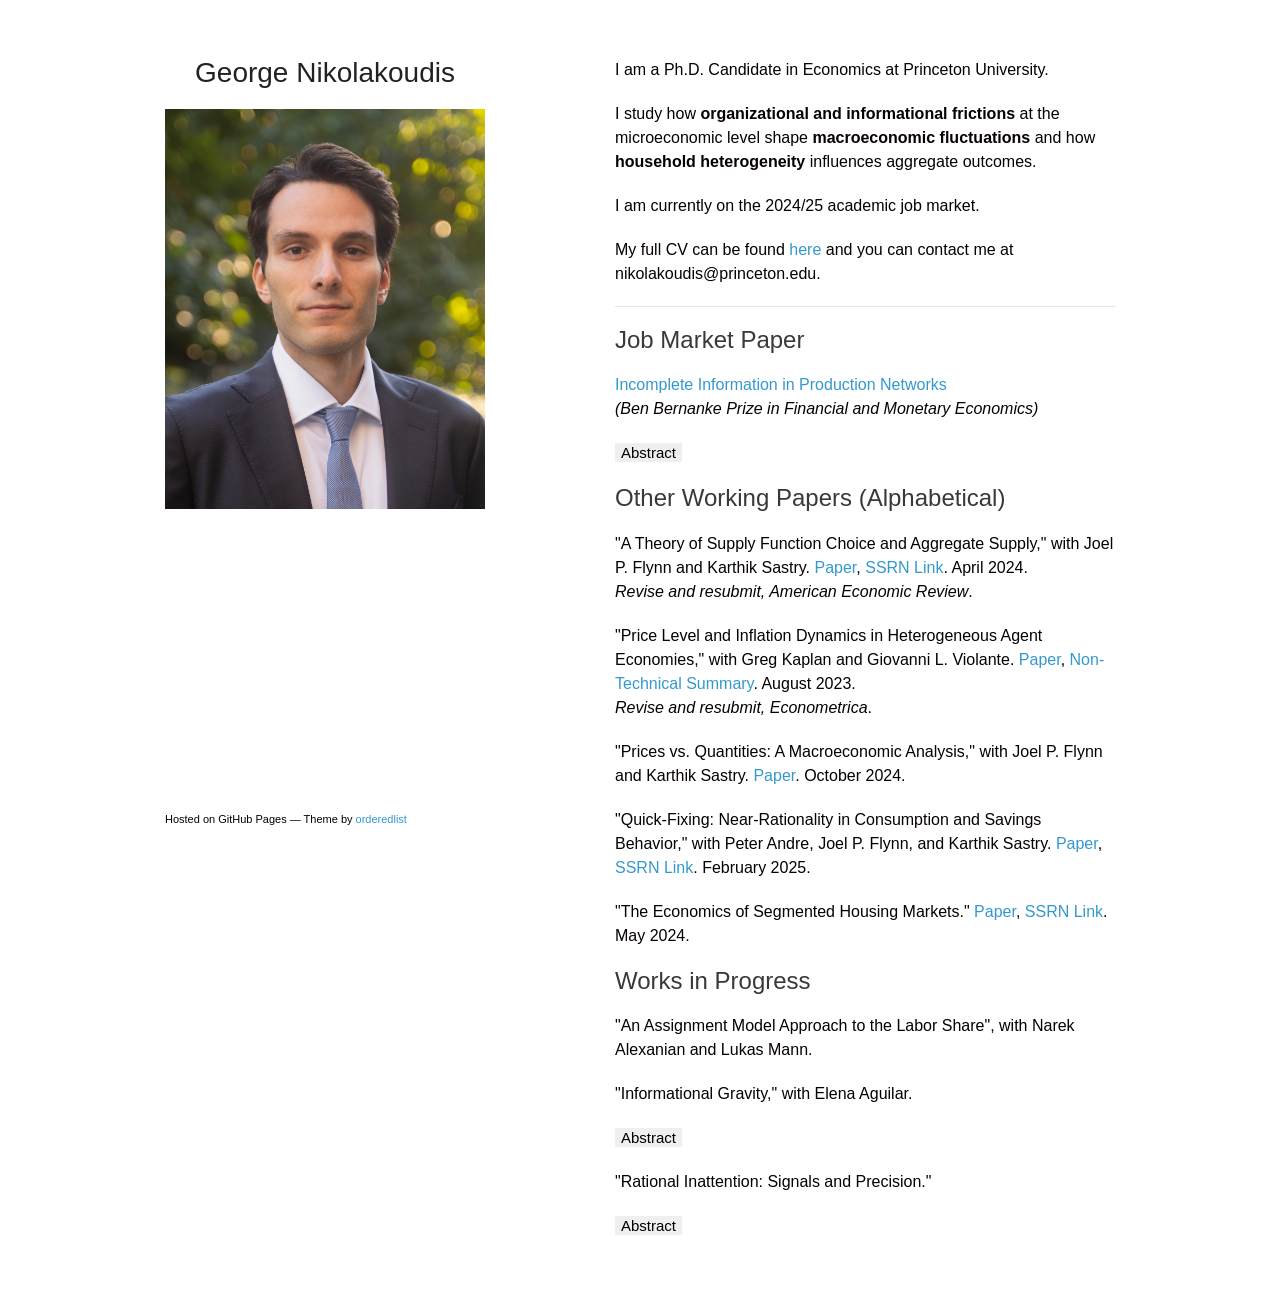
==== index.html @ 21433e0e "updating QF" ====
<!doctype html>
<html>
<style>
      
    .collapse {
        border: none;
        outline: none;
        font-size: 15px;
    }
   
    .active,
    .collapse:hover {
        background-color: #ad95ae;
    }
   
    .text {
        display: none;
        font-size: 15px;
    }
</style>

  <head>
    <meta charset="utf-8">
    <meta http-equiv="X-UA-Compatible" content="chrome=1">
    <title> Georgios Nikolakoudis | Job Market Candidate at Princeton University </title>

    <link rel="stylesheet" href="stylesheets/styles.css">
    <link rel="stylesheet" href="stylesheets/pygment_trac.css">
    <meta name="viewport" content="width=device-width">
    <!--[if lt IE 9]>
    <script src="//html5shiv.googlecode.com/svn/trunk/html5.js"></script>
    <![endif]-->
  </head>
  <body>
    <div class="wrapper">
      <header>
        <h1 id="george-nikolakoudis"> <center> George Nikolakoudis </center> </h1>
	<img src="jmp_headshot_1.jpeg">
      </header>
      <section>

        <p> I am a Ph.D. Candidate in Economics at Princeton University. </p>
        
        <p> I study how <b> organizational and informational frictions </b> at the microeconomic level shape <b> macroeconomic fluctuations </b> and how <b> household heterogeneity </b> influences aggregate outcomes. </p>

        <p> I am currently on the 2024/25 academic job market. </p>
        
        <p> My full CV can be found <a href="CV_2024OCT.pdf">here</a> and you can contact me at nikolakoudis@princeton.edu.</em></p>

        <p> <hr> </p>
        <p></p>
  
  <h2 id="jmp">Job Market Paper</h2>

  <p><a href = "JMP.pdf">Incomplete Information in Production Networks</a> <br>
  <i> (Ben Bernanke Prize in Financial and Monetary Economics)</i></p>

<button type="button" class="collapse">
      Abstract
    </button>
    
    <div class="text">
      I develop a model of production networks in which firms choose inputs under incomplete information about sectoral productivity and aggregate demand disturbances. As in the rational expectations framework of Lucas (1972), firms use input prices as endogenous signals to infer broader economic conditions. Theoretically, I show that the effect of sectoral productivity shocks on aggregate output depends on the interaction between the economy's input-output structure and firm-level uncertainty. Specifically, shocks to upstream sectors have a larger impact on aggregate output during periods of high productivity uncertainty, while shocks to downstream sectors have a larger effect on output during periods of high demand uncertainty. When calibrated to historical U.S. data, the model generates a state-dependent measure of sectoral importance that diverges significantly from traditional metrics, particularly in economic downturns. On aggregate, the interaction between uncertainty and the U.S. economy's network structure dampened the impact of productivity shocks on aggregate output by 50% during Covid (a period of high measured demand uncertainty) relative to the Dot-Com bubble (a period of high measured productivity uncertainty) or non-crisis periods.
    </div>
<!--  
    <script>
        var btn = document.getElementsByClassName("collapse");

        
        btn[0].addEventListener("click", function () {
          this.classList.toggle("active");
          var content = this.nextElementSibling;
          if (content.style.display === "block") {
              content.style.display = "none";
          } else {
              content.style.display = "block";
          }
        });


    </script> -->


  <p></p>
  <p></p>
  <p></p>
  <p></p>

	<h2 id="working-papers">Other Working Papers (Alphabetical)</h2>

<p>"A Theory of Supply Function Choice and Aggregate Supply," with Joel P. Flynn and Karthik Sastry. <a href="SUPPLYFN_APRIL1.pdf">Paper</a>, <a href="https://papers.ssrn.com/sol3/papers.cfm?abstract_id=4490683">SSRN Link</a>. April 2024. <br>
<i>Revise and resubmit, American Economic Review</i>. </p>


	<p></p>

<p>"Price Level and Inflation Dynamics in Heterogeneous Agent Economies," with Greg Kaplan and Giovanni L. Violante. <a href="HAFT_AUGUST23.pdf">Paper</a>, <a href="https://static1.squarespace.com/static/5d69437d65a29d0001ae6520/t/64e94848f6532711f866cca1/1693009993818/kaplan_nikolakoudis_violante_2023_researchbrief.pdf"> Non-Technical Summary</a>. August 2023. <br>
<i>Revise and resubmit, Econometrica</i>. </p>

	<p></p>

  <p>"Prices vs. Quantities: A Macroeconomic Analysis," with Joel P. Flynn and Karthik Sastry. <a href="pvq_OCT2024.pdf">Paper</a>. October 2024.</p>

  <p></p>

<p>"Quick-Fixing: Near-Rationality in Consumption and Savings Behavior," with Peter Andre, Joel P. Flynn, and Karthik Sastry. <a href="QF_FEB2025.pdf">Paper</a>, <a href = "https://papers.ssrn.com/sol3/papers.cfm?abstract_id=4999497">SSRN Link</a>. February 2025.</p>

  <p></p>

<p>"The Economics of Segmented Housing Markets." <a href="Segmented_Housing_Markets_MAY24.pdf">Paper</a>, <a href="https://papers.ssrn.com/sol3/papers.cfm?abstract_id=4251925">SSRN Link</a>. May 2024. </p>


	<p></p>
	<p></p>
	<p></p>
	<p></p>

        <h2 id="progress"> Works in Progress</h2>

        <p>"An Assignment Model Approach to the Labor Share", with Narek Alexanian and Lukas Mann.</p>

        <p>"Informational Gravity," with Elena Aguilar.</p>

<button type="button" class="collapse">
        Abstract
    	</button>
      
    	<div class="text">
        We develop a model of exporter dynamics in which aggregate uncertainty is endogenous to the exporting decisions of firms within a given market. Exporting firms provide an imperfect signal regarding the returns to exporting to rival firms within the same industry. This creates an informational externality arising through the extensive margin that can lead to informational "cascades" and multiple stochastic steady states in aggregate exports. The presence of this externality creates additional dynamic gains from the reduction in trade costs, which amplify the canonical static gains. The magnitude of these dynamic gains are decreasing in firm productivity dispersion and increasing in the (industry-level) elasticity of substitution. Our analysis suggests that temporary increases in trade costs can result in secular declines in aggregate exports through a permanent increase in firm-level uncertainty. We leverage text-based measures of uncertainty for OECD countries to test the theory. 
    	</div>
<!--    
    	<script>
      var btns = document.getElementsByClassName("collapse");

      for (var i = 0; i < btns.length; i++) {
       btns[i].addEventListener("click", function () {
        this.classList.toggle("active");
        var content = this.nextElementSibling;
        if (content.style.display === "block") {
            content.style.display = "none";
        } else {
            content.style.display = "block";
        }
    });
}
  
    	</script> -->

	<p></p>
	<p></p>

        <p>"Rational Inattention: Signals and Precision."</p>
	
<button type="button" class="collapse">
        Abstract
    	</button>
      
    	<div class="text">
        This paper analyzes the continuous action rational inattention problem with binary states. I show that it is generally never optimal for an agent to acquire linearly dependent signals, which as a corollary implies that an agent will never choose more actions than there are states of the world. I demonstrate that the agent's optimal signal structure can be completely characterized through a single, univariate function. An intuitive condition on local convexity on this function determines the entire set of priors for which strictly positive information acquisition is optimal. Finally, I characterize state-dependent precision in information choice. In the widely used case of quadratic utility, I show that signal precision is invariant to the realization of the underlying state, thus providing a counterpart to the canonical Quadratic-Gaussian case when states are binary (Jung et al., 2019). I show that a necessary condition for state-dependent signal precision is variation in the convexity of marginal utility along the action space. 
    	</div>
   
    	<!-- <script>
        	var btn = document.getElementsByClassName("collapse");
   
        	btn[2].addEventListener("click", function () {
            		this.classList.toggle("active");
            		var content = this.nextElementSibling;
            		if (content.style.display === "block") {
                		content.style.display = "none";
            		} else {
                		content.style.display = "block";
            		}
        	});
  
    	</script> -->

	<p></p>
	<p></p>

      </section>
      <footer>
        <p><small>Hosted on GitHub Pages &mdash; Theme by <a href="https://github.com/orderedlist">orderedlist</a></small></p>
      </footer>
    </div>
    <script src="javascripts/scale.fix.js"></script>
  </body>


  <script>
    var btns = document.getElementsByClassName("collapse");

    for (var i = 0; i < btns.length; i++) {
        btns[i].addEventListener("click", function () {
            this.classList.toggle("active");
            var content = this.nextElementSibling;
            if (content.style.display === "block") {
                content.style.display = "none";
            } else {
                content.style.display = "block";
            }
        });
    }
</script>



</html>
---- stylesheets/styles.css ----
body {
  background-color: #fff;
  padding:50px;
  font: 16px/1.5 -apple-system, BlinkMacSystemFont, "Segoe UI", Roboto, Oxygen, Ubuntu, Cantarell, "Fira Sans", "Droid Sans", "Helvetica Neue", Arial, sans-serif, "Apple Color Emoji", "Segoe UI Emoji", "Segoe UI Symbol";
  color:#070000;
  font-weight:400;
}

h1, h2, h3, h4, h5, h6 {
  color:#222;
  margin:0 0 20px;
}

p, ul, ol, table, pre, dl {
  margin:0 0 20px;
}

h1, h2, h3 {
  line-height:1.1;
}

h1 {
  font-size:28px;
  font-weight: 500;
}

h2 {
  color:#393939;
  font-weight: 500;
}

h3, h4, h5, h6 {
  color:#494949;
  font-weight: 500;
}

a {
  color:#39c;
  text-decoration:none;
}

a:hover {
  color:#069;
}

a small {
  font-size:11px;
  color:#777;
  margin-top:-0.3em;
  display:block;
}

a:hover small {
  color:#777;
}

.wrapper {
  width:950px;
  margin:0 auto;
}

blockquote {
  border-left:1px solid #e5e5e5;
  margin:0;
  padding:0 0 0 20px;
  font-style:italic;
}

code, pre {
  font-family:Monaco, Bitstream Vera Sans Mono, Lucida Console, Terminal, Consolas, Liberation Mono, DejaVu Sans Mono, Courier New, monospace;
  color:#333;
}

pre {
  padding:8px 20px;
  background: #f8f8f8;
  border-radius:5px;
  border:1px solid #e5e5e5;
  overflow-x: auto;
}

table {
  width:100%;
  border-collapse:collapse;
}

th, td {
  text-align:justify;
  padding:5px 10px;
  border-bottom:1px solid #e5e5e5;
}

dt {
  color:#444;
  font-weight:500;
}

th {
  color:#444;
}

img {
  max-width:100%;
}

header {
  width:320px;
  float:left;
  position:fixed;
  -webkit-font-smoothing:subpixel-antialiased;
}

header ul {
  list-style:none;
  height:40px;
  padding:0;
  background: #f4f4f4;
  border-radius:5px;
  border:1px solid #e0e0e0;
  width:270px;
}

header li {
  width:89px;
  float:left;
  border-right:1px solid #e0e0e0;
  height:40px;
}

header li:first-child a {
  border-radius:5px 0 0 5px;
}

header li:last-child a {
  border-radius:0 5px 5px 0;
}

header ul a {
  line-height:1;
  font-size:11px;
  color:#999;
  display:block;
  text-align:center;
  padding-top:6px;
  height:34px;
}

header ul a:hover {
  color:#999;
}

header ul a:active {
  background-color:#f0f0f0;
}

strong {
  color:#222;
  font-weight:500;
}

header ul li + li + li {
  border-right:none;
  width:89px;
}

header ul a strong {
  font-size:14px;
  display:block;
  color:#222;
}

section {
  width:500px;
  float:right;
  padding-bottom:50px;
}

small {
  font-size:11px;
}

hr {
  border:0;
  background:#e5e5e5;
  height:1px;
  margin:0 0 20px;
}

footer {
  width:270px;
  float:left;
  position:fixed;
  bottom:50px;
  -webkit-font-smoothing:subpixel-antialiased;
}

@media print, screen and (max-width: 960px) {

  div.wrapper {
    width:auto;
    margin:0;
  }

  header, section, footer {
    float:none;
    position:static;
    width:auto;
  }

  header {
    padding-right:320px;
  }

  section {
    border:1px solid #e5e5e5;
    border-width:1px 0;
    padding:20px 0;
    margin:0 0 20px;
  }

  header a small {
    display:inline;
  }

  header ul {
    position:absolute;
    right:50px;
    top:52px;
  }
}

@media print, screen and (max-width: 720px) {
  body {
    word-wrap:break-word;
  }

  header {
    padding:0;
  }

  header ul, header p.view {
    position:static;
  }

  pre, code {
    word-wrap:normal;
  }
}

@media print, screen and (max-width: 480px) {
  body {
    padding:15px;
  }

  header ul {
    width:99%;
  }

  header li, header ul li + li + li {
    width:33%;
  }
}

@media print {
  body {
    padding:0.4in;
    font-size:12pt;
    color:#444;
  }
}
---- stylesheets/pygment_trac.css ----
.highlight  { background: #ffffff; }
.highlight .c { color: #999988; font-style: italic } /* Comment */
.highlight .err { color: #a61717; background-color: #e3d2d2 } /* Error */
.highlight .k { font-weight: bold } /* Keyword */
.highlight .o { font-weight: bold } /* Operator */
.highlight .cm { color: #999988; font-style: italic } /* Comment.Multiline */
.highlight .cp { color: #999999; font-weight: bold } /* Comment.Preproc */
.highlight .c1 { color: #999988; font-style: italic } /* Comment.Single */
.highlight .cs { color: #999999; font-weight: bold; font-style: italic } /* Comment.Special */
.highlight .gd { color: #000000; background-color: #ffdddd } /* Generic.Deleted */
.highlight .gd .x { color: #000000; background-color: #ffaaaa } /* Generic.Deleted.Specific */
.highlight .ge { font-style: italic } /* Generic.Emph */
.highlight .gr { color: #aa0000 } /* Generic.Error */
.highlight .gh { color: #999999 } /* Generic.Heading */
.highlight .gi { color: #000000; background-color: #ddffdd } /* Generic.Inserted */
.highlight .gi .x { color: #000000; background-color: #aaffaa } /* Generic.Inserted.Specific */
.highlight .go { color: #888888 } /* Generic.Output */
.highlight .gp { color: #555555 } /* Generic.Prompt */
.highlight .gs { font-weight: bold } /* Generic.Strong */
.highlight .gu { color: #800080; font-weight: bold; } /* Generic.Subheading */
.highlight .gt { color: #aa0000 } /* Generic.Traceback */
.highlight .kc { font-weight: bold } /* Keyword.Constant */
.highlight .kd { font-weight: bold } /* Keyword.Declaration */
.highlight .kn { font-weight: bold } /* Keyword.Namespace */
.highlight .kp { font-weight: bold } /* Keyword.Pseudo */
.highlight .kr { font-weight: bold } /* Keyword.Reserved */
.highlight .kt { color: #445588; font-weight: bold } /* Keyword.Type */
.highlight .m { color: #009999 } /* Literal.Number */
.highlight .s { color: #d14 } /* Literal.String */
.highlight .na { color: #008080 } /* Name.Attribute */
.highlight .nb { color: #0086B3 } /* Name.Builtin */
.highlight .nc { color: #445588; font-weight: bold } /* Name.Class */
.highlight .no { color: #008080 } /* Name.Constant */
.highlight .ni { color: #800080 } /* Name.Entity */
.highlight .ne { color: #990000; font-weight: bold } /* Name.Exception */
.highlight .nf { color: #990000; font-weight: bold } /* Name.Function */
.highlight .nn { color: #555555 } /* Name.Namespace */
.highlight .nt { color: #000080 } /* Name.Tag */
.highlight .nv { color: #008080 } /* Name.Variable */
.highlight .ow { font-weight: bold } /* Operator.Word */
.highlight .w { color: #bbbbbb } /* Text.Whitespace */
.highlight .mf { color: #009999 } /* Literal.Number.Float */
.highlight .mh { color: #009999 } /* Literal.Number.Hex */
.highlight .mi { color: #009999 } /* Literal.Number.Integer */
.highlight .mo { color: #009999 } /* Literal.Number.Oct */
.highlight .sb { color: #d14 } /* Literal.String.Backtick */
.highlight .sc { color: #d14 } /* Literal.String.Char */
.highlight .sd { color: #d14 } /* Literal.String.Doc */
.highlight .s2 { color: #d14 } /* Literal.String.Double */
.highlight .se { color: #d14 } /* Literal.String.Escape */
.highlight .sh { color: #d14 } /* Literal.String.Heredoc */
.highlight .si { color: #d14 } /* Literal.String.Interpol */
.highlight .sx { color: #d14 } /* Literal.String.Other */
.highlight .sr { color: #009926 } /* Literal.String.Regex */
.highlight .s1 { color: #d14 } /* Literal.String.Single */
.highlight .ss { color: #990073 } /* Literal.String.Symbol */
.highlight .bp { color: #999999 } /* Name.Builtin.Pseudo */
.highlight .vc { color: #008080 } /* Name.Variable.Class */
.highlight .vg { color: #008080 } /* Name.Variable.Global */
.highlight .vi { color: #008080 } /* Name.Variable.Instance */
.highlight .il { color: #009999 } /* Literal.Number.Integer.Long */

.type-csharp .highlight .k { color: #0000FF }
.type-csharp .highlight .kt { color: #0000FF }
.type-csharp .highlight .nf { color: #000000; font-weight: normal }
.type-csharp .highlight .nc { color: #2B91AF }
.type-csharp .highlight .nn { color: #000000 }
.type-csharp .highlight .s { color: #A31515 }
.type-csharp .highlight .sc { color: #A31515 }
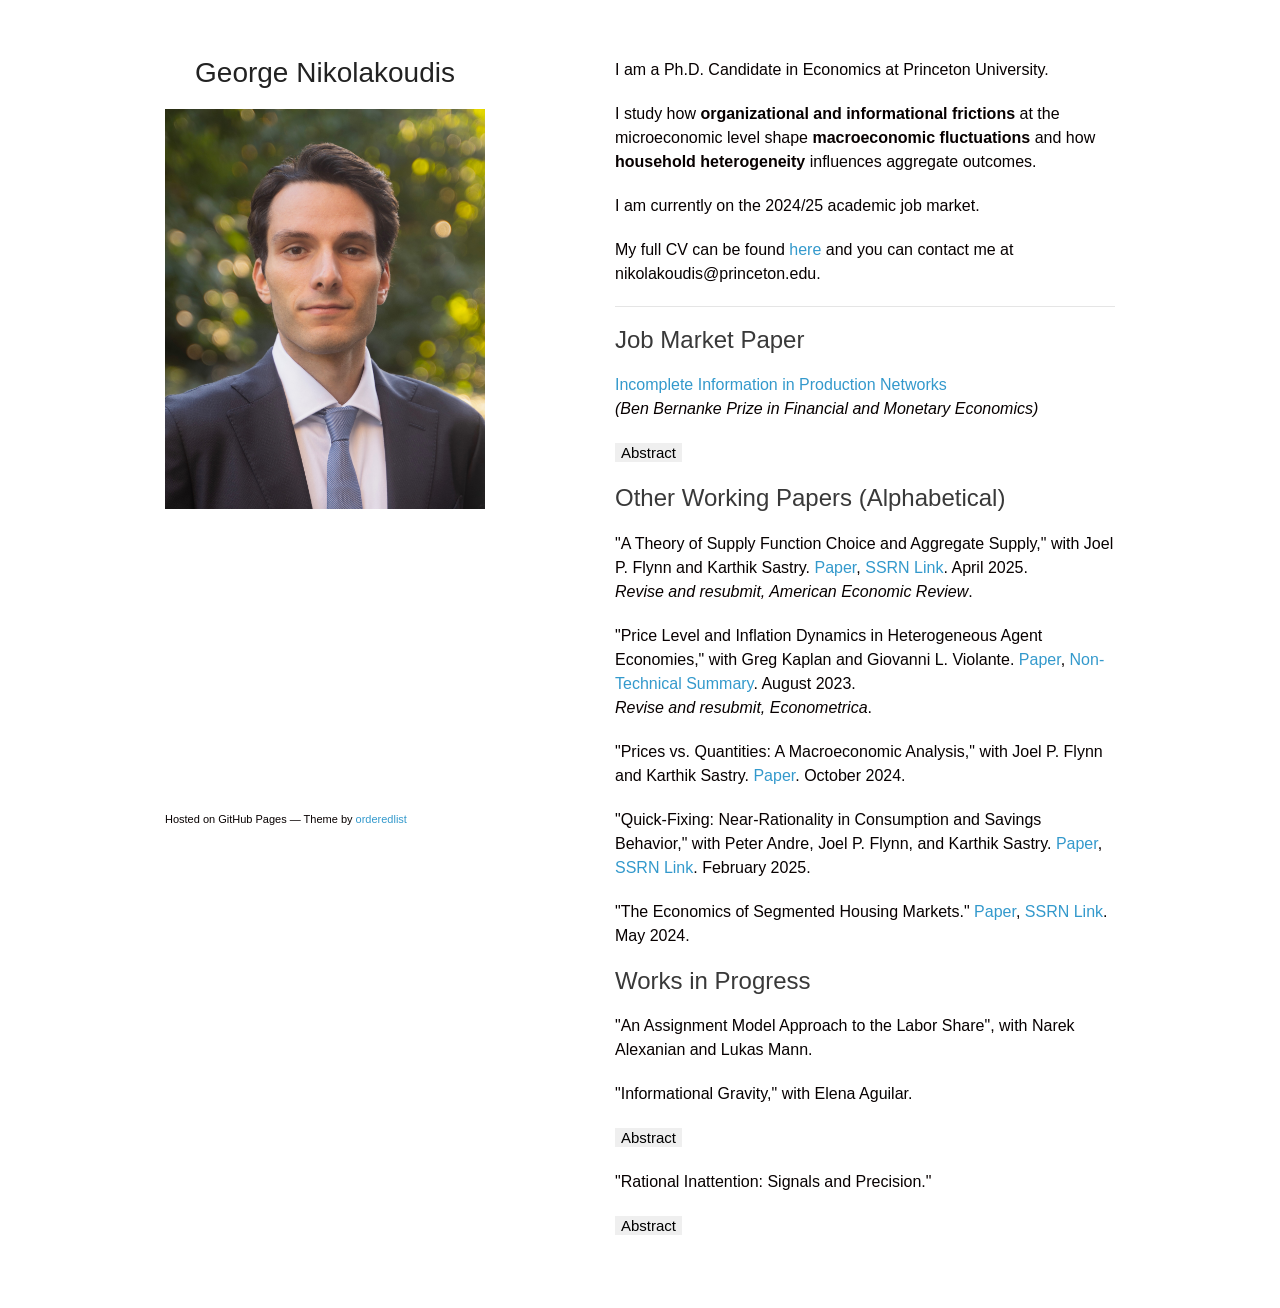
==== commit f09d1efc: "updating supply functions" ====
--- a/index.html
+++ b/index.html
@@ -88,7 +88,7 @@
 
 	<h2 id="working-papers">Other Working Papers (Alphabetical)</h2>
 
-<p>"A Theory of Supply Function Choice and Aggregate Supply," with Joel P. Flynn and Karthik Sastry. <a href="SUPPLYFN_APRIL1.pdf">Paper</a>, <a href="https://papers.ssrn.com/sol3/papers.cfm?abstract_id=4490683">SSRN Link</a>. April 2024. <br>
+<p>"A Theory of Supply Function Choice and Aggregate Supply," with Joel P. Flynn and Karthik Sastry. <a href="SUPPLYFN_25APRIL.pdf">Paper</a>, <a href="https://papers.ssrn.com/sol3/papers.cfm?abstract_id=4490683">SSRN Link</a>. April 2025. <br>
 <i>Revise and resubmit, American Economic Review</i>. </p>
 
 
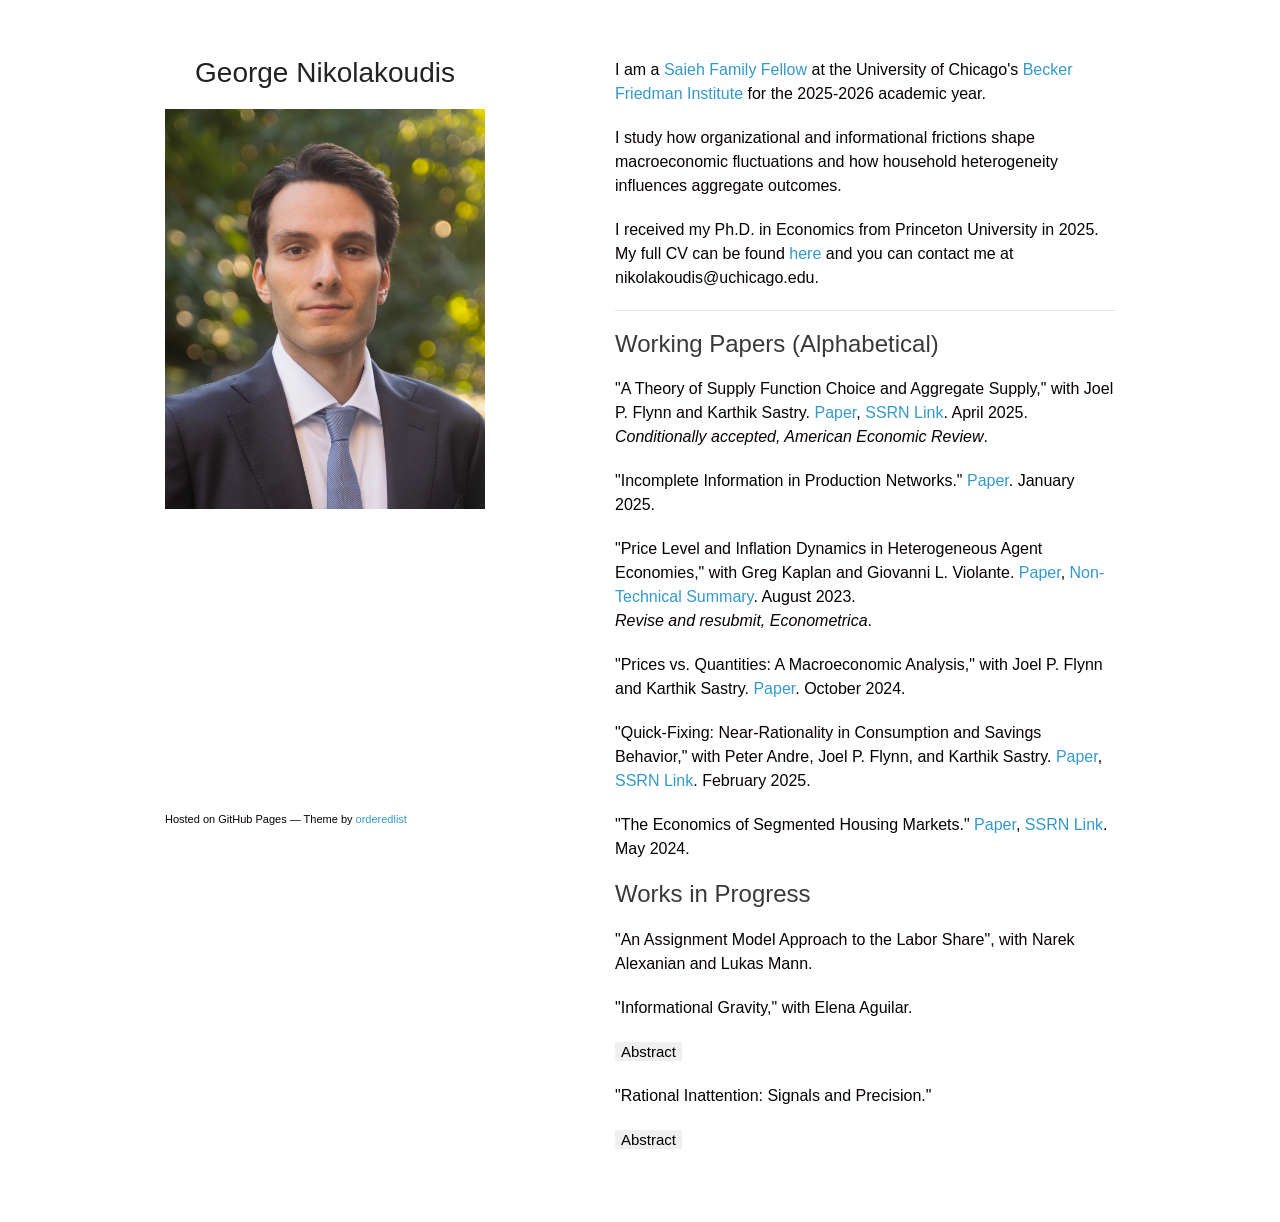
==== commit 4c92ca93: "updating CV and JMP" ====
--- a/index.html
+++ b/index.html
@@ -39,46 +39,14 @@
       </header>
       <section>
 
-        <p> I am a Ph.D. Candidate in Economics at Princeton University. </p>
+        <p> I am a <a href="https://bfi.uchicago.edu/saieh-family-fellows-in-economics/">Saieh Family Fellow</a> at the University of Chicago's <a href="https://bfi.uchicago.edu">Becker Friedman Institute</a> for the 2025-2026 academic year.</p>
         
-        <p> I study how <b> organizational and informational frictions </b> at the microeconomic level shape <b> macroeconomic fluctuations </b> and how <b> household heterogeneity </b> influences aggregate outcomes. </p>
+        <p> I study how organizational and informational frictions shape macroeconomic fluctuations and how household heterogeneity influences aggregate outcomes. </p>
 
-        <p> I am currently on the 2024/25 academic job market. </p>
-        
-        <p> My full CV can be found <a href="CV_2024OCT.pdf">here</a> and you can contact me at nikolakoudis@princeton.edu.</em></p>
+        <p> I received my Ph.D. in Economics from Princeton University in 2025. My full CV can be found <a href="CV_2025AUG.pdf">here</a> and you can contact me at nikolakoudis@uchicago.edu.</em></p>
 
         <p> <hr> </p>
-        <p></p>
-  
-  <h2 id="jmp">Job Market Paper</h2>
-
-  <p><a href = "JMP.pdf">Incomplete Information in Production Networks</a> <br>
-  <i> (Ben Bernanke Prize in Financial and Monetary Economics)</i></p>
-
-<button type="button" class="collapse">
-      Abstract
-    </button>
     
-    <div class="text">
-      I develop a model of production networks in which firms choose inputs under incomplete information about sectoral productivity and aggregate demand disturbances. As in the rational expectations framework of Lucas (1972), firms use input prices as endogenous signals to infer broader economic conditions. Theoretically, I show that the effect of sectoral productivity shocks on aggregate output depends on the interaction between the economy's input-output structure and firm-level uncertainty. Specifically, shocks to upstream sectors have a larger impact on aggregate output during periods of high productivity uncertainty, while shocks to downstream sectors have a larger effect on output during periods of high demand uncertainty. When calibrated to historical U.S. data, the model generates a state-dependent measure of sectoral importance that diverges significantly from traditional metrics, particularly in economic downturns. On aggregate, the interaction between uncertainty and the U.S. economy's network structure dampened the impact of productivity shocks on aggregate output by 50% during Covid (a period of high measured demand uncertainty) relative to the Dot-Com bubble (a period of high measured productivity uncertainty) or non-crisis periods.
-    </div>
-<!--  
-    <script>
-        var btn = document.getElementsByClassName("collapse");
-
-        
-        btn[0].addEventListener("click", function () {
-          this.classList.toggle("active");
-          var content = this.nextElementSibling;
-          if (content.style.display === "block") {
-              content.style.display = "none";
-          } else {
-              content.style.display = "block";
-          }
-        });
-
-
-    </script> -->
 
 
   <p></p>
@@ -86,13 +54,16 @@
   <p></p>
   <p></p>
 
-	<h2 id="working-papers">Other Working Papers (Alphabetical)</h2>
+	<h2 id="working-papers">Working Papers (Alphabetical)</h2>
 
 <p>"A Theory of Supply Function Choice and Aggregate Supply," with Joel P. Flynn and Karthik Sastry. <a href="SUPPLYFN_25APRIL.pdf">Paper</a>, <a href="https://papers.ssrn.com/sol3/papers.cfm?abstract_id=4490683">SSRN Link</a>. April 2025. <br>
-<i>Revise and resubmit, American Economic Review</i>. </p>
+<i>Conditionally accepted, American Economic Review</i>. </p>
 
 
 	<p></p>
+
+  <p>"Incomplete Information in Production Networks." <a href ="JMP.pdf">Paper</a>. January 2025.</p>
+  <p></p>
 
 <p>"Price Level and Inflation Dynamics in Heterogeneous Agent Economies," with Greg Kaplan and Giovanni L. Violante. <a href="HAFT_AUGUST23.pdf">Paper</a>, <a href="https://static1.squarespace.com/static/5d69437d65a29d0001ae6520/t/64e94848f6532711f866cca1/1693009993818/kaplan_nikolakoudis_violante_2023_researchbrief.pdf"> Non-Technical Summary</a>. August 2023. <br>
 <i>Revise and resubmit, Econometrica</i>. </p>
@@ -128,23 +99,6 @@
     	<div class="text">
         We develop a model of exporter dynamics in which aggregate uncertainty is endogenous to the exporting decisions of firms within a given market. Exporting firms provide an imperfect signal regarding the returns to exporting to rival firms within the same industry. This creates an informational externality arising through the extensive margin that can lead to informational "cascades" and multiple stochastic steady states in aggregate exports. The presence of this externality creates additional dynamic gains from the reduction in trade costs, which amplify the canonical static gains. The magnitude of these dynamic gains are decreasing in firm productivity dispersion and increasing in the (industry-level) elasticity of substitution. Our analysis suggests that temporary increases in trade costs can result in secular declines in aggregate exports through a permanent increase in firm-level uncertainty. We leverage text-based measures of uncertainty for OECD countries to test the theory. 
     	</div>
-<!--    
-    	<script>
-      var btns = document.getElementsByClassName("collapse");
-
-      for (var i = 0; i < btns.length; i++) {
-       btns[i].addEventListener("click", function () {
-        this.classList.toggle("active");
-        var content = this.nextElementSibling;
-        if (content.style.display === "block") {
-            content.style.display = "none";
-        } else {
-            content.style.display = "block";
-        }
-    });
-}
-  
-    	</script> -->
 
 	<p></p>
 	<p></p>
@@ -159,20 +113,6 @@
         This paper analyzes the continuous action rational inattention problem with binary states. I show that it is generally never optimal for an agent to acquire linearly dependent signals, which as a corollary implies that an agent will never choose more actions than there are states of the world. I demonstrate that the agent's optimal signal structure can be completely characterized through a single, univariate function. An intuitive condition on local convexity on this function determines the entire set of priors for which strictly positive information acquisition is optimal. Finally, I characterize state-dependent precision in information choice. In the widely used case of quadratic utility, I show that signal precision is invariant to the realization of the underlying state, thus providing a counterpart to the canonical Quadratic-Gaussian case when states are binary (Jung et al., 2019). I show that a necessary condition for state-dependent signal precision is variation in the convexity of marginal utility along the action space. 
     	</div>
    
-    	<!-- <script>
-        	var btn = document.getElementsByClassName("collapse");
-   
-        	btn[2].addEventListener("click", function () {
-            		this.classList.toggle("active");
-            		var content = this.nextElementSibling;
-            		if (content.style.display === "block") {
-                		content.style.display = "none";
-            		} else {
-                		content.style.display = "block";
-            		}
-        	});
-  
-    	</script> -->
 
 	<p></p>
 	<p></p>
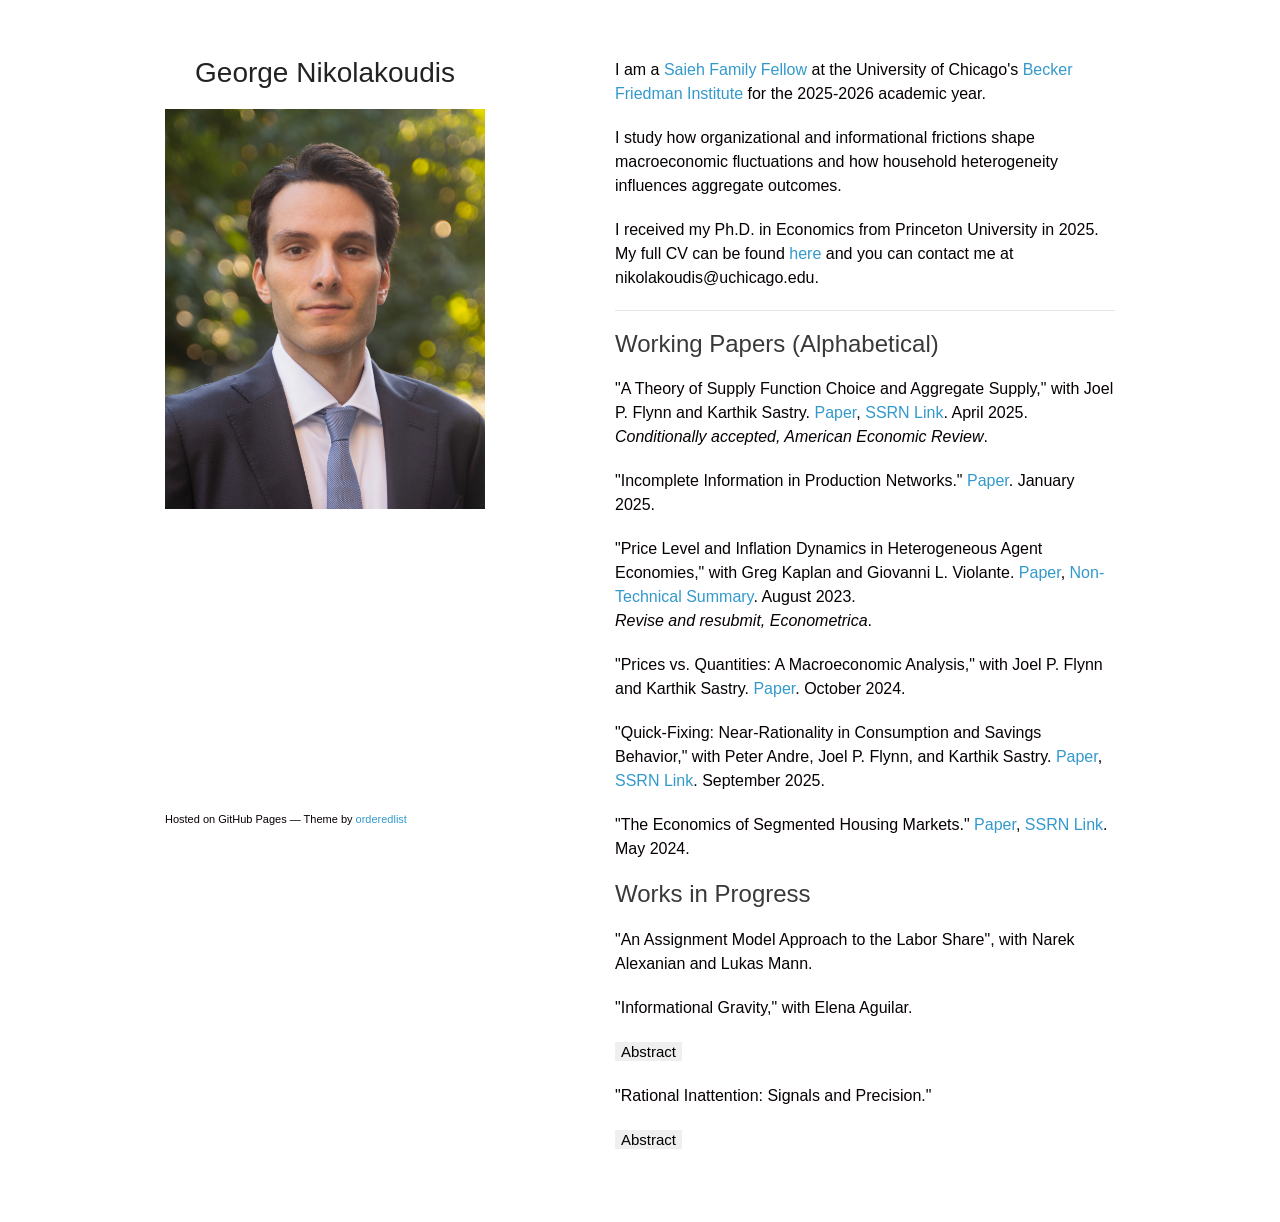
==== commit 9d5b3760: "updating QF" ====
--- a/index.html
+++ b/index.html
@@ -74,7 +74,7 @@
 
   <p></p>
 
-<p>"Quick-Fixing: Near-Rationality in Consumption and Savings Behavior," with Peter Andre, Joel P. Flynn, and Karthik Sastry. <a href="QF_FEB2025.pdf">Paper</a>, <a href = "https://papers.ssrn.com/sol3/papers.cfm?abstract_id=4999497">SSRN Link</a>. February 2025.</p>
+<p>"Quick-Fixing: Near-Rationality in Consumption and Savings Behavior," with Peter Andre, Joel P. Flynn, and Karthik Sastry. <a href="QF_SEP2025.pdf">Paper</a>, <a href = "https://papers.ssrn.com/sol3/papers.cfm?abstract_id=4999497">SSRN Link</a>. September 2025.</p>
 
   <p></p>
 
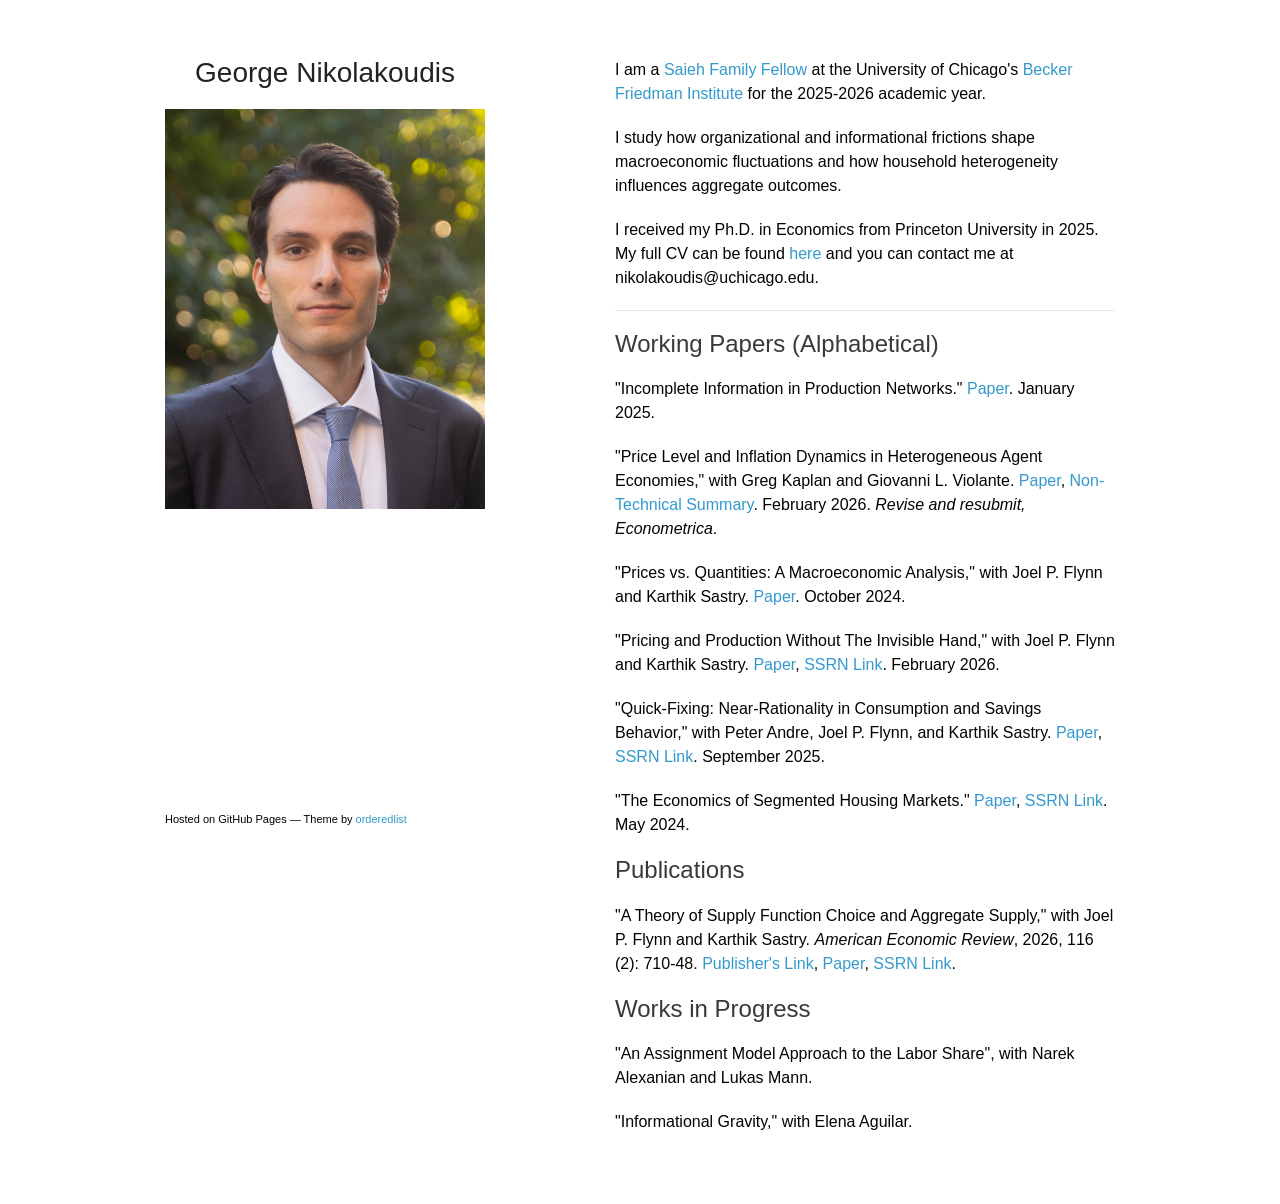
==== commit a08bf20d: "updating CV and papers" ====
--- a/index.html
+++ b/index.html
@@ -43,7 +43,7 @@
         
         <p> I study how organizational and informational frictions shape macroeconomic fluctuations and how household heterogeneity influences aggregate outcomes. </p>
 
-        <p> I received my Ph.D. in Economics from Princeton University in 2025. My full CV can be found <a href="CV_2025AUG.pdf">here</a> and you can contact me at nikolakoudis@uchicago.edu.</em></p>
+        <p> I received my Ph.D. in Economics from Princeton University in 2025. My full CV can be found <a href="CV_FEB2026.pdf">here</a> and you can contact me at nikolakoudis@uchicago.edu.</em></p>
 
         <p> <hr> </p>
     
@@ -54,23 +54,22 @@
   <p></p>
   <p></p>
 
+
 	<h2 id="working-papers">Working Papers (Alphabetical)</h2>
 
-<p>"A Theory of Supply Function Choice and Aggregate Supply," with Joel P. Flynn and Karthik Sastry. <a href="SUPPLYFN_25APRIL.pdf">Paper</a>, <a href="https://papers.ssrn.com/sol3/papers.cfm?abstract_id=4490683">SSRN Link</a>. April 2025. <br>
-<i>Conditionally accepted, American Economic Review</i>. </p>
-
-
-	<p></p>
 
   <p>"Incomplete Information in Production Networks." <a href ="JMP.pdf">Paper</a>. January 2025.</p>
   <p></p>
 
-<p>"Price Level and Inflation Dynamics in Heterogeneous Agent Economies," with Greg Kaplan and Giovanni L. Violante. <a href="HAFT_AUGUST23.pdf">Paper</a>, <a href="https://static1.squarespace.com/static/5d69437d65a29d0001ae6520/t/64e94848f6532711f866cca1/1693009993818/kaplan_nikolakoudis_violante_2023_researchbrief.pdf"> Non-Technical Summary</a>. August 2023. <br>
-<i>Revise and resubmit, Econometrica</i>. </p>
+<p>"Price Level and Inflation Dynamics in Heterogeneous Agent Economies," with Greg Kaplan and Giovanni L. Violante. <a href="HAFT_FEB2026.pdf">Paper</a>, <a href="https://static1.squarespace.com/static/5d69437d65a29d0001ae6520/t/64e94848f6532711f866cca1/1693009993818/kaplan_nikolakoudis_violante_2023_researchbrief.pdf"> Non-Technical Summary</a>. February 2026. <i>Revise and resubmit, Econometrica</i>. </p>
 
-	<p></p>
+<p></p>
 
   <p>"Prices vs. Quantities: A Macroeconomic Analysis," with Joel P. Flynn and Karthik Sastry. <a href="pvq_OCT2024.pdf">Paper</a>. October 2024.</p>
+
+  <p></p>
+
+<p>"Pricing and Production Without The Invisible Hand," with Joel P. Flynn and Karthik Sastry. <a href="NoHands_FEB2026.pdf">Paper</a>, <a href = "https://papers.ssrn.com/sol3/papers.cfm?abstract_id=6287938">SSRN Link</a>. February 2026.</p>
 
   <p></p>
 
@@ -79,6 +78,10 @@
   <p></p>
 
 <p>"The Economics of Segmented Housing Markets." <a href="Segmented_Housing_Markets_MAY24.pdf">Paper</a>, <a href="https://papers.ssrn.com/sol3/papers.cfm?abstract_id=4251925">SSRN Link</a>. May 2024. </p>
+
+	<h2 id="publications">Publications</h2>
+
+<p>"A Theory of Supply Function Choice and Aggregate Supply," with Joel P. Flynn and Karthik Sastry. <i>American Economic Review</i>, 2026, 116 (2): 710-48. <a href="https://www.aeaweb.org/articles?id=10.1257/aer.20240443&&from=f">Publisher's Link</a>, <a href="SUPPLYFN_25APRIL.pdf">Paper</a>, <a href="https://papers.ssrn.com/sol3/papers.cfm?abstract_id=4490683">SSRN Link</a>. </p>
 
 
 	<p></p>
@@ -91,31 +94,6 @@
         <p>"An Assignment Model Approach to the Labor Share", with Narek Alexanian and Lukas Mann.</p>
 
         <p>"Informational Gravity," with Elena Aguilar.</p>
-
-<button type="button" class="collapse">
-        Abstract
-    	</button>
-      
-    	<div class="text">
-        We develop a model of exporter dynamics in which aggregate uncertainty is endogenous to the exporting decisions of firms within a given market. Exporting firms provide an imperfect signal regarding the returns to exporting to rival firms within the same industry. This creates an informational externality arising through the extensive margin that can lead to informational "cascades" and multiple stochastic steady states in aggregate exports. The presence of this externality creates additional dynamic gains from the reduction in trade costs, which amplify the canonical static gains. The magnitude of these dynamic gains are decreasing in firm productivity dispersion and increasing in the (industry-level) elasticity of substitution. Our analysis suggests that temporary increases in trade costs can result in secular declines in aggregate exports through a permanent increase in firm-level uncertainty. We leverage text-based measures of uncertainty for OECD countries to test the theory. 
-    	</div>
-
-	<p></p>
-	<p></p>
-
-        <p>"Rational Inattention: Signals and Precision."</p>
-	
-<button type="button" class="collapse">
-        Abstract
-    	</button>
-      
-    	<div class="text">
-        This paper analyzes the continuous action rational inattention problem with binary states. I show that it is generally never optimal for an agent to acquire linearly dependent signals, which as a corollary implies that an agent will never choose more actions than there are states of the world. I demonstrate that the agent's optimal signal structure can be completely characterized through a single, univariate function. An intuitive condition on local convexity on this function determines the entire set of priors for which strictly positive information acquisition is optimal. Finally, I characterize state-dependent precision in information choice. In the widely used case of quadratic utility, I show that signal precision is invariant to the realization of the underlying state, thus providing a counterpart to the canonical Quadratic-Gaussian case when states are binary (Jung et al., 2019). I show that a necessary condition for state-dependent signal precision is variation in the convexity of marginal utility along the action space. 
-    	</div>
-   
-
-	<p></p>
-	<p></p>
 
       </section>
       <footer>
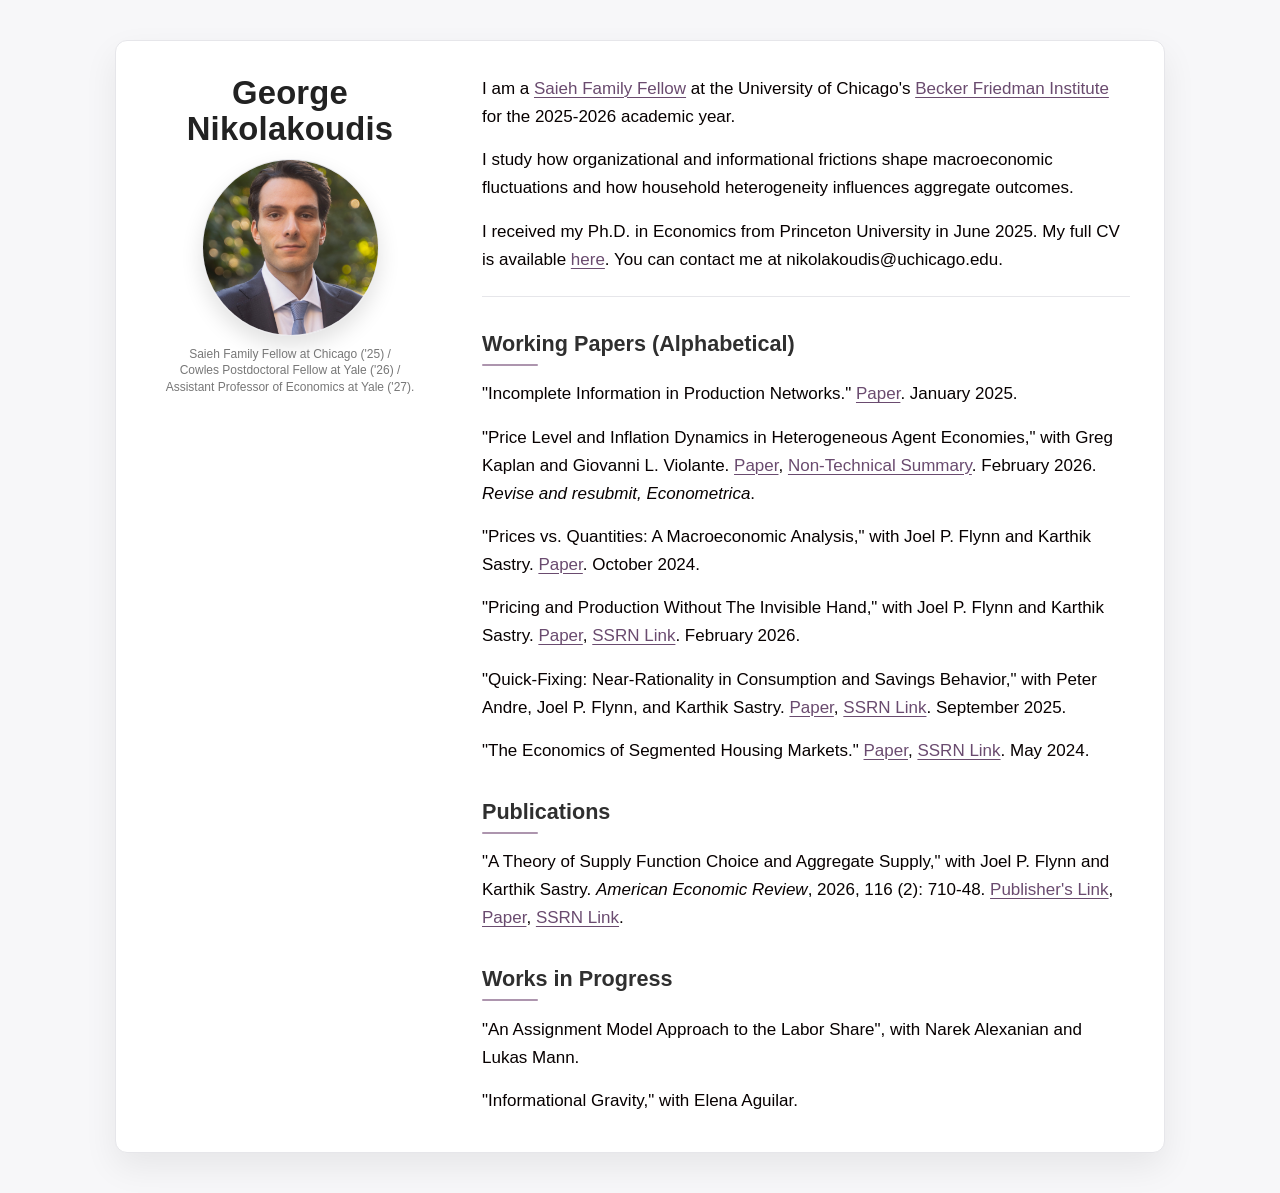
==== commit 22a7e476: "changing format" ====
--- a/index.html
+++ b/index.html
@@ -22,7 +22,7 @@
   <head>
     <meta charset="utf-8">
     <meta http-equiv="X-UA-Compatible" content="chrome=1">
-    <title> Georgios Nikolakoudis | Job Market Candidate at Princeton University </title>
+    <title> George Nikolakoudis | Saieh Family Fellow at the University of Chicago </title>
 
     <link rel="stylesheet" href="stylesheets/styles.css">
     <link rel="stylesheet" href="stylesheets/pygment_trac.css">
@@ -36,6 +36,10 @@
       <header>
         <h1 id="george-nikolakoudis"> <center> George Nikolakoudis </center> </h1>
 	<img src="jmp_headshot_1.jpeg">
+	<p class="profile-roles">Saieh Family Fellow at Chicago ('25) /<br>
+	Cowles Postdoctoral Fellow at Yale ('26) /<br>
+	Assistant Professor of Economics at Yale ('27).</p>
+
       </header>
       <section>
 
@@ -43,7 +47,7 @@
         
         <p> I study how organizational and informational frictions shape macroeconomic fluctuations and how household heterogeneity influences aggregate outcomes. </p>
 
-        <p> I received my Ph.D. in Economics from Princeton University in 2025. My full CV can be found <a href="CV_FEB2026.pdf">here</a> and you can contact me at nikolakoudis@uchicago.edu.</em></p>
+        <p> I received my Ph.D. in Economics from Princeton University in June 2025. My full CV is available <a href="CV_FEB2026.pdf">here</a>. You can contact me at nikolakoudis@uchicago.edu.</em></p>
 
         <p> <hr> </p>
     
@@ -61,7 +65,7 @@
   <p>"Incomplete Information in Production Networks." <a href ="JMP.pdf">Paper</a>. January 2025.</p>
   <p></p>
 
-<p>"Price Level and Inflation Dynamics in Heterogeneous Agent Economies," with Greg Kaplan and Giovanni L. Violante. <a href="HAFT_FEB2026.pdf">Paper</a>, <a href="https://static1.squarespace.com/static/5d69437d65a29d0001ae6520/t/64e94848f6532711f866cca1/1693009993818/kaplan_nikolakoudis_violante_2023_researchbrief.pdf"> Non-Technical Summary</a>. February 2026. <i>Revise and resubmit, Econometrica</i>. </p>
+<p>"Price Level and Inflation Dynamics in Heterogeneous Agent Economies," with Greg Kaplan and Giovanni L. Violante. <a href="HAFT_FEB2026.pdf">Paper</a>, <a href="https://static1.squarespace.com/static/5d69437d65a29d0001ae6520/t/64e94848f6532711f866cca1/1693009993818/kaplan_nikolakoudis_violante_2023_researchbrief.pdf">Non-Technical Summary</a>. February 2026. <i>Revise and resubmit, Econometrica</i>. </p>
 
 <p></p>
 
@@ -96,9 +100,7 @@
         <p>"Informational Gravity," with Elena Aguilar.</p>
 
       </section>
-      <footer>
-        <p><small>Hosted on GitHub Pages &mdash; Theme by <a href="https://github.com/orderedlist">orderedlist</a></small></p>
-      </footer>
+
     </div>
     <script src="javascripts/scale.fix.js"></script>
   </body>
--- a/stylesheets/styles.css
+++ b/stylesheets/styles.css
@@ -268,3 +268,224 @@
     color:#444;
   }
 }
+
+/* ==========================================================================
+   Site refinements (nikolakoudis.com) — 2026-02
+   Drop-in overrides for the OrderedList GitHub Pages theme.
+   Keep your HTML structure; let CSS do the polishing.
+   ========================================================================== */
+
+:root{
+  --bg: #f7f7f9;
+  --card: #ffffff;
+  --text: #070000;
+  --muted: #444444;
+  --border: #e6e6ea;
+
+  /* Accent pulled from your current hover color (#ad95ae) but made a touch deeper */
+  --accent: #6a4b6f;
+  --accent-soft: #ad95ae;
+}
+
+body{
+  background-color: var(--bg);
+  color: var(--text);
+  padding: 32px;
+  font-size: 17px;
+  line-height: 1.65;
+}
+
+/* Turn the wrapper into a clean "card" */
+.wrapper{
+  width: 100%;
+  max-width: 980px;
+  margin: 0 auto;
+  padding: 34px 34px 22px;
+  background: var(--card);
+  border: 1px solid var(--border);
+  border-radius: 12px;
+  box-shadow: 0 14px 34px rgba(0,0,0,0.07);
+}
+
+/* Modern two-column layout WITHOUT changing your HTML (header/section/footer) */
+@media screen and (min-width: 961px){
+  .wrapper{
+    display: grid;
+    grid-template-columns: 280px 1fr;
+    grid-template-areas:
+      "header section"
+      "footer section";
+    column-gap: 52px;
+    align-items: start;
+  }
+
+  header{
+    grid-area: header;
+    position: sticky;
+    top: 32px;
+    width: auto;
+    float: none;
+  }
+
+  section{
+    grid-area: section;
+    width: auto;
+    float: none;
+    padding-bottom: 0;
+  }
+
+  footer{
+    grid-area: footer;
+    width: auto;
+    float: none;
+    position: sticky;
+    bottom: 32px;
+  }
+}
+
+/* Header typography + headshot */
+header h1{
+  margin: 0 0 12px;
+  text-align: center;
+  font-size: 2.05rem;
+  font-weight: 600;
+  letter-spacing: 0.2px;
+}
+
+header img{
+  display: block;
+  margin: 0 auto;
+  width: 175px;
+  height: 175px;
+  object-fit: cover;
+  border-radius: 999px;
+  border: 1px solid var(--border);
+  box-shadow: 0 10px 22px rgba(0,0,0,0.12);
+}
+
+/* Section headings: clearer hierarchy */
+h2{
+  color: #2f2f2f;
+  margin-top: 2.2rem;
+  margin-bottom: 0.9rem;
+  font-size: 1.35rem;
+  font-weight: 600;
+}
+
+h2::after{
+  content:"";
+  display:block;
+  width: 56px;
+  height: 2px;
+  background: var(--accent-soft);
+  margin-top: 8px;
+  border-radius: 2px;
+}
+
+/* Links: more readable + more "serious" */
+a{
+  color: var(--accent);
+  text-decoration: underline;
+  text-decoration-thickness: 1px;
+  text-underline-offset: 3px;
+}
+
+a:hover{
+  color: var(--accent-soft);
+  text-decoration-thickness: 2px;
+}
+
+/* Paragraph rhythm + remove your spacer <p></p> without touching HTML */
+section p{
+  margin: 0 0 0.95rem;
+}
+
+section p:empty{
+  display: none;
+}
+
+/* Horizontal rule spacing */
+hr{
+  background: var(--border);
+  height: 1px;
+  margin: 1.4rem 0;
+}
+
+/* Optional: nicer "collapse" widgets (if/when you use them) */
+.collapse{
+  cursor: pointer;
+  border: 1px solid var(--border);
+  background: #fff;
+  color: var(--accent);
+  border-radius: 999px;
+  padding: 2px 10px;
+  font-size: 0.92rem;
+  line-height: 1.2;
+  transition: background-color 120ms ease, border-color 120ms ease;
+}
+
+.collapse:hover,
+.collapse.active{
+  background-color: rgba(173,149,174,0.18);
+  border-color: var(--accent-soft);
+}
+
+.text{
+  display: none;
+  margin: 10px 0 0;
+  padding-left: 14px;
+  border-left: 2px solid var(--border);
+  color: var(--muted);
+  font-size: 0.98rem;
+}
+
+/* Mobile polish */
+@media screen and (max-width: 960px){
+  body{ padding: 16px; }
+  .wrapper{
+    padding: 22px 18px;
+    border-radius: 10px;
+  }
+  header img{
+    width: 150px;
+    height: 150px;
+  }
+  /* The base theme adds a border around section on mobile; keep it clean */
+  section{
+    border: none !important;
+    padding: 0 !important;
+    margin: 0 !important;
+  }
+  header{
+    padding-right: 0 !important;
+  }
+}
+
+/* Printing: don’t waste ink with shadows */
+@media print{
+  body{ background: #fff !important; }
+  .wrapper{
+    box-shadow: none !important;
+    border: none !important;
+    padding: 0 !important;
+  }
+  header img{
+    box-shadow: none !important;
+  }
+}
+
+/* Profile picture + roles (under headshot) */
+header img{
+  display: block;
+  margin: 0 auto;
+}
+
+header .profile-roles{
+  margin: 10px auto 0;
+  max-width: 280px;
+  text-align: center;
+  font-size: 12px;
+  line-height: 1.35;
+  color: #777;
+}
+
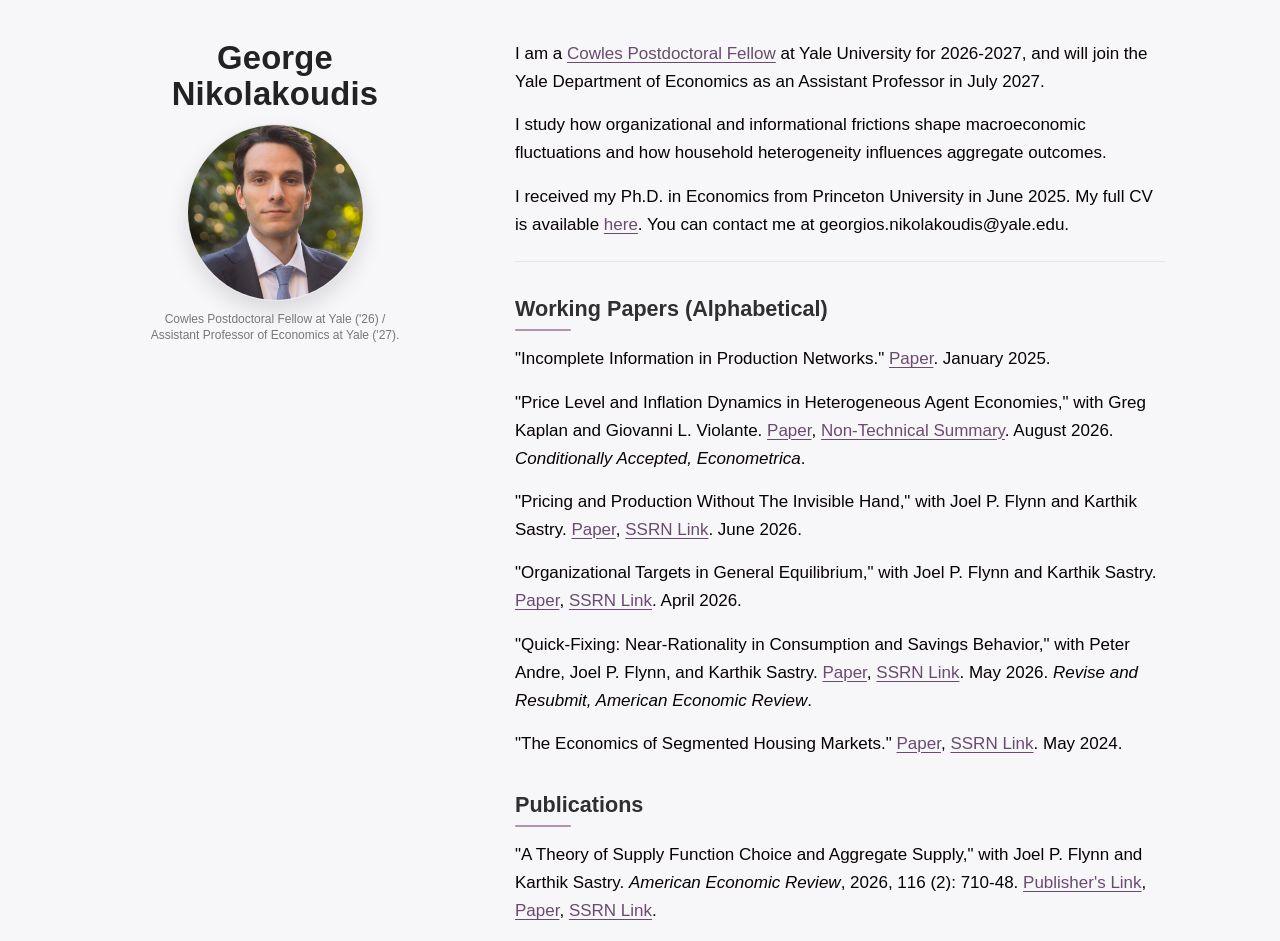
==== commit cc7726de: "summer update" ====
--- a/index.html
+++ b/index.html
@@ -36,18 +36,18 @@
       <header>
         <h1 id="george-nikolakoudis"> <center> George Nikolakoudis </center> </h1>
 	<img src="jmp_headshot_1.jpeg">
-	<p class="profile-roles">Saieh Family Fellow at Chicago ('25) /<br>
+	<p class="profile-roles">
 	Cowles Postdoctoral Fellow at Yale ('26) /<br>
 	Assistant Professor of Economics at Yale ('27).</p>
 
       </header>
       <section>
 
-        <p> I am a <a href="https://bfi.uchicago.edu/saieh-family-fellows-in-economics/">Saieh Family Fellow</a> at the University of Chicago's <a href="https://bfi.uchicago.edu">Becker Friedman Institute</a> for the 2025-2026 academic year.</p>
+        <p> I am a <a href="https://cowles.yale.edu/visiting-faculty/postdoctoral-fellows-program">Cowles Postdoctoral Fellow</a> at Yale University for 2026-2027, and will join the Yale Department of Economics as an Assistant Professor in July 2027.</p>
         
         <p> I study how organizational and informational frictions shape macroeconomic fluctuations and how household heterogeneity influences aggregate outcomes. </p>
 
-        <p> I received my Ph.D. in Economics from Princeton University in June 2025. My full CV is available <a href="CV_FEB2026.pdf">here</a>. You can contact me at nikolakoudis@uchicago.edu.</em></p>
+        <p> I received my Ph.D. in Economics from Princeton University in June 2025. My full CV is available <a href="CV_AUG26.pdf">here</a>. You can contact me at georgios.nikolakoudis@yale.edu.</em></p>
 
         <p> <hr> </p>
     
@@ -65,19 +65,19 @@
   <p>"Incomplete Information in Production Networks." <a href ="JMP.pdf">Paper</a>. January 2025.</p>
   <p></p>
 
-<p>"Price Level and Inflation Dynamics in Heterogeneous Agent Economies," with Greg Kaplan and Giovanni L. Violante. <a href="HAFT_FEB2026.pdf">Paper</a>, <a href="https://static1.squarespace.com/static/5d69437d65a29d0001ae6520/t/64e94848f6532711f866cca1/1693009993818/kaplan_nikolakoudis_violante_2023_researchbrief.pdf">Non-Technical Summary</a>. February 2026. <i>Revise and resubmit, Econometrica</i>. </p>
+<p>"Price Level and Inflation Dynamics in Heterogeneous Agent Economies," with Greg Kaplan and Giovanni L. Violante. <a href="HAFT_AUG26.pdf">Paper</a>, <a href="https://static1.squarespace.com/static/5d69437d65a29d0001ae6520/t/64e94848f6532711f866cca1/1693009993818/kaplan_nikolakoudis_violante_2023_researchbrief.pdf">Non-Technical Summary</a>. August 2026. <i>Conditionally Accepted, Econometrica</i>. </p>
 
 <p></p>
 
-  <p>"Prices vs. Quantities: A Macroeconomic Analysis," with Joel P. Flynn and Karthik Sastry. <a href="pvq_OCT2024.pdf">Paper</a>. October 2024.</p>
+<p>"Pricing and Production Without The Invisible Hand," with Joel P. Flynn and Karthik Sastry. <a href="NoHands_JUN26.pdf">Paper</a>, <a href = "https://papers.ssrn.com/sol3/papers.cfm?abstract_id=6287938">SSRN Link</a>. June 2026.</p>
 
-  <p></p>
+<p></p>
 
-<p>"Pricing and Production Without The Invisible Hand," with Joel P. Flynn and Karthik Sastry. <a href="NoHands_FEB2026.pdf">Paper</a>, <a href = "https://papers.ssrn.com/sol3/papers.cfm?abstract_id=6287938">SSRN Link</a>. February 2026.</p>
+<p>"Organizational Targets in General Equilibrium," with Joel P. Flynn and Karthik Sastry. <a href="OrgTargets_APR2026.pdf">Paper</a>, <a href = "https://papers.ssrn.com/sol3/papers.cfm?abstract_id=6570959">SSRN Link</a>. April 2026.</p>
 
-  <p></p>
+<p></p>
 
-<p>"Quick-Fixing: Near-Rationality in Consumption and Savings Behavior," with Peter Andre, Joel P. Flynn, and Karthik Sastry. <a href="QF_SEP2025.pdf">Paper</a>, <a href = "https://papers.ssrn.com/sol3/papers.cfm?abstract_id=4999497">SSRN Link</a>. September 2025.</p>
+<p>"Quick-Fixing: Near-Rationality in Consumption and Savings Behavior," with Peter Andre, Joel P. Flynn, and Karthik Sastry. <a href="QF_MAY26.pdf">Paper</a>, <a href = "https://papers.ssrn.com/sol3/papers.cfm?abstract_id=4999497">SSRN Link</a>. May 2026. <i>Revise and Resubmit, American Economic Review</i>. </p>
 
   <p></p>
 
@@ -93,13 +93,6 @@
 	<p></p>
 	<p></p>
 
-        <h2 id="progress"> Works in Progress</h2>
-
-        <p>"An Assignment Model Approach to the Labor Share", with Narek Alexanian and Lukas Mann.</p>
-
-        <p>"Informational Gravity," with Elena Aguilar.</p>
-
-      </section>
 
     </div>
     <script src="javascripts/scale.fix.js"></script>
--- a/stylesheets/styles.css
+++ b/stylesheets/styles.css
@@ -54,9 +54,15 @@
   color:#777;
 }
 
-.wrapper {
-  width:950px;
-  margin:0 auto;
+.wrapper{
+  max-width: 1050px;  /* pick your max */
+  width: 100%;
+  margin: 0 auto;
+}
+
+section{
+  width: calc(100% - 400px); /* 320 header + ~40 breathing room */
+  float: right;
 }
 
 blockquote {
@@ -169,11 +175,6 @@
   color:#222;
 }
 
-section {
-  width:500px;
-  float:right;
-  padding-bottom:50px;
-}
 
 small {
   font-size:11px;
@@ -269,11 +270,69 @@
   }
 }
 
-/* ==========================================================================
-   Site refinements (nikolakoudis.com) — 2026-02
-   Drop-in overrides for the OrderedList GitHub Pages theme.
-   Keep your HTML structure; let CSS do the polishing.
-   ========================================================================== */
+/* Links: more readable + more "serious" */
+a{
+  color: var(--accent);
+  text-decoration: underline;
+  text-decoration-thickness: 1px;
+  text-underline-offset: 3px;
+}
+
+a:hover{
+  color: var(--accent-soft);
+  text-decoration-thickness: 2px;
+}
+
+/* Paragraph rhythm + remove your spacer <p></p> without touching HTML */
+section p{
+  margin: 0 0 0.95rem;
+}
+
+section p:empty{
+  display: none;
+}
+
+/* Horizontal rule spacing */
+hr{
+  background: var(--border);
+  height: 1px;
+  margin: 1.4rem 0;
+}
+
+
+/* Profile picture + roles (under headshot) */
+header img{
+  display: block;
+  margin: 0 auto;
+}
+
+header .profile-roles{
+  margin: 10px auto 0;
+  max-width: 280px;
+  text-align: center;
+  font-size: 12px;
+  line-height: 1.35;
+  color: #777;
+}
+
+
+h2{
+  color: #2f2f2f;
+  margin-top: 2.2rem;
+  margin-bottom: 0.9rem;
+  font-size: 1.35rem;
+  font-weight: 600;
+}
+
+h2::after{
+  content:"";
+  display:block;
+  width: 56px;
+  height: 2px;
+  background: var(--accent-soft);
+  margin-top: 8px;
+  border-radius: 2px;
+}
 
 :root{
   --bg: #f7f7f9;
@@ -293,54 +352,6 @@
   padding: 32px;
   font-size: 17px;
   line-height: 1.65;
-}
-
-/* Turn the wrapper into a clean "card" */
-.wrapper{
-  width: 100%;
-  max-width: 980px;
-  margin: 0 auto;
-  padding: 34px 34px 22px;
-  background: var(--card);
-  border: 1px solid var(--border);
-  border-radius: 12px;
-  box-shadow: 0 14px 34px rgba(0,0,0,0.07);
-}
-
-/* Modern two-column layout WITHOUT changing your HTML (header/section/footer) */
-@media screen and (min-width: 961px){
-  .wrapper{
-    display: grid;
-    grid-template-columns: 280px 1fr;
-    grid-template-areas:
-      "header section"
-      "footer section";
-    column-gap: 52px;
-    align-items: start;
-  }
-
-  header{
-    grid-area: header;
-    position: sticky;
-    top: 32px;
-    width: auto;
-    float: none;
-  }
-
-  section{
-    grid-area: section;
-    width: auto;
-    float: none;
-    padding-bottom: 0;
-  }
-
-  footer{
-    grid-area: footer;
-    width: auto;
-    float: none;
-    position: sticky;
-    bottom: 32px;
-  }
 }
 
 /* Header typography + headshot */
@@ -362,130 +373,3 @@
   border: 1px solid var(--border);
   box-shadow: 0 10px 22px rgba(0,0,0,0.12);
 }
-
-/* Section headings: clearer hierarchy */
-h2{
-  color: #2f2f2f;
-  margin-top: 2.2rem;
-  margin-bottom: 0.9rem;
-  font-size: 1.35rem;
-  font-weight: 600;
-}
-
-h2::after{
-  content:"";
-  display:block;
-  width: 56px;
-  height: 2px;
-  background: var(--accent-soft);
-  margin-top: 8px;
-  border-radius: 2px;
-}
-
-/* Links: more readable + more "serious" */
-a{
-  color: var(--accent);
-  text-decoration: underline;
-  text-decoration-thickness: 1px;
-  text-underline-offset: 3px;
-}
-
-a:hover{
-  color: var(--accent-soft);
-  text-decoration-thickness: 2px;
-}
-
-/* Paragraph rhythm + remove your spacer <p></p> without touching HTML */
-section p{
-  margin: 0 0 0.95rem;
-}
-
-section p:empty{
-  display: none;
-}
-
-/* Horizontal rule spacing */
-hr{
-  background: var(--border);
-  height: 1px;
-  margin: 1.4rem 0;
-}
-
-/* Optional: nicer "collapse" widgets (if/when you use them) */
-.collapse{
-  cursor: pointer;
-  border: 1px solid var(--border);
-  background: #fff;
-  color: var(--accent);
-  border-radius: 999px;
-  padding: 2px 10px;
-  font-size: 0.92rem;
-  line-height: 1.2;
-  transition: background-color 120ms ease, border-color 120ms ease;
-}
-
-.collapse:hover,
-.collapse.active{
-  background-color: rgba(173,149,174,0.18);
-  border-color: var(--accent-soft);
-}
-
-.text{
-  display: none;
-  margin: 10px 0 0;
-  padding-left: 14px;
-  border-left: 2px solid var(--border);
-  color: var(--muted);
-  font-size: 0.98rem;
-}
-
-/* Mobile polish */
-@media screen and (max-width: 960px){
-  body{ padding: 16px; }
-  .wrapper{
-    padding: 22px 18px;
-    border-radius: 10px;
-  }
-  header img{
-    width: 150px;
-    height: 150px;
-  }
-  /* The base theme adds a border around section on mobile; keep it clean */
-  section{
-    border: none !important;
-    padding: 0 !important;
-    margin: 0 !important;
-  }
-  header{
-    padding-right: 0 !important;
-  }
-}
-
-/* Printing: don’t waste ink with shadows */
-@media print{
-  body{ background: #fff !important; }
-  .wrapper{
-    box-shadow: none !important;
-    border: none !important;
-    padding: 0 !important;
-  }
-  header img{
-    box-shadow: none !important;
-  }
-}
-
-/* Profile picture + roles (under headshot) */
-header img{
-  display: block;
-  margin: 0 auto;
-}
-
-header .profile-roles{
-  margin: 10px auto 0;
-  max-width: 280px;
-  text-align: center;
-  font-size: 12px;
-  line-height: 1.35;
-  color: #777;
-}
-
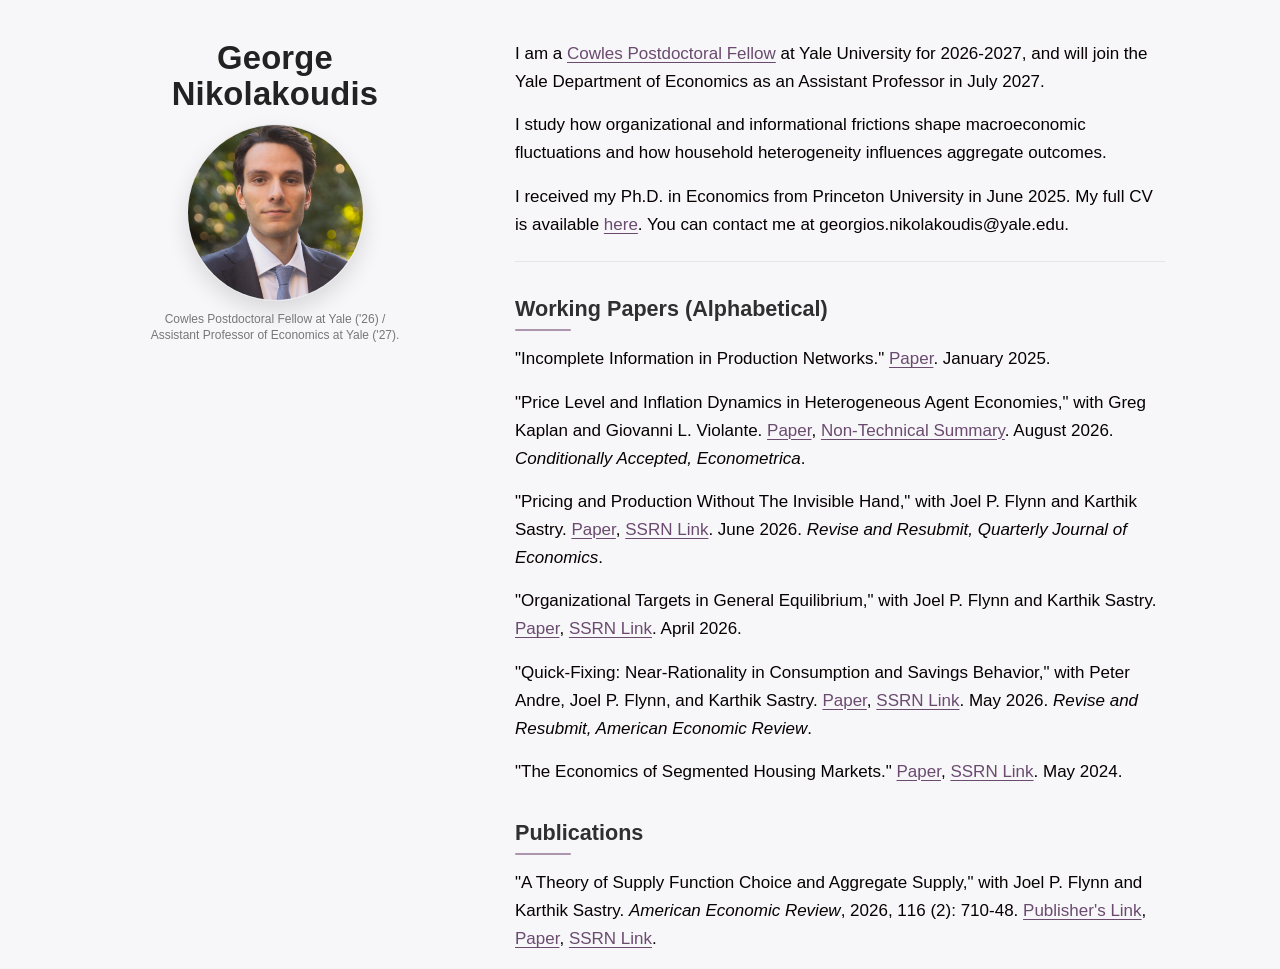
==== commit 5e0d41a6: "QJE RR" ====
--- a/index.html
+++ b/index.html
@@ -69,7 +69,7 @@
 
 <p></p>
 
-<p>"Pricing and Production Without The Invisible Hand," with Joel P. Flynn and Karthik Sastry. <a href="NoHands_JUN26.pdf">Paper</a>, <a href = "https://papers.ssrn.com/sol3/papers.cfm?abstract_id=6287938">SSRN Link</a>. June 2026.</p>
+<p>"Pricing and Production Without The Invisible Hand," with Joel P. Flynn and Karthik Sastry. <a href="NoHands_JUN26.pdf">Paper</a>, <a href = "https://papers.ssrn.com/sol3/papers.cfm?abstract_id=6287938">SSRN Link</a>. June 2026. <i>Revise and Resubmit, Quarterly Journal of Economics</i>. </p>
 
 <p></p>
 
